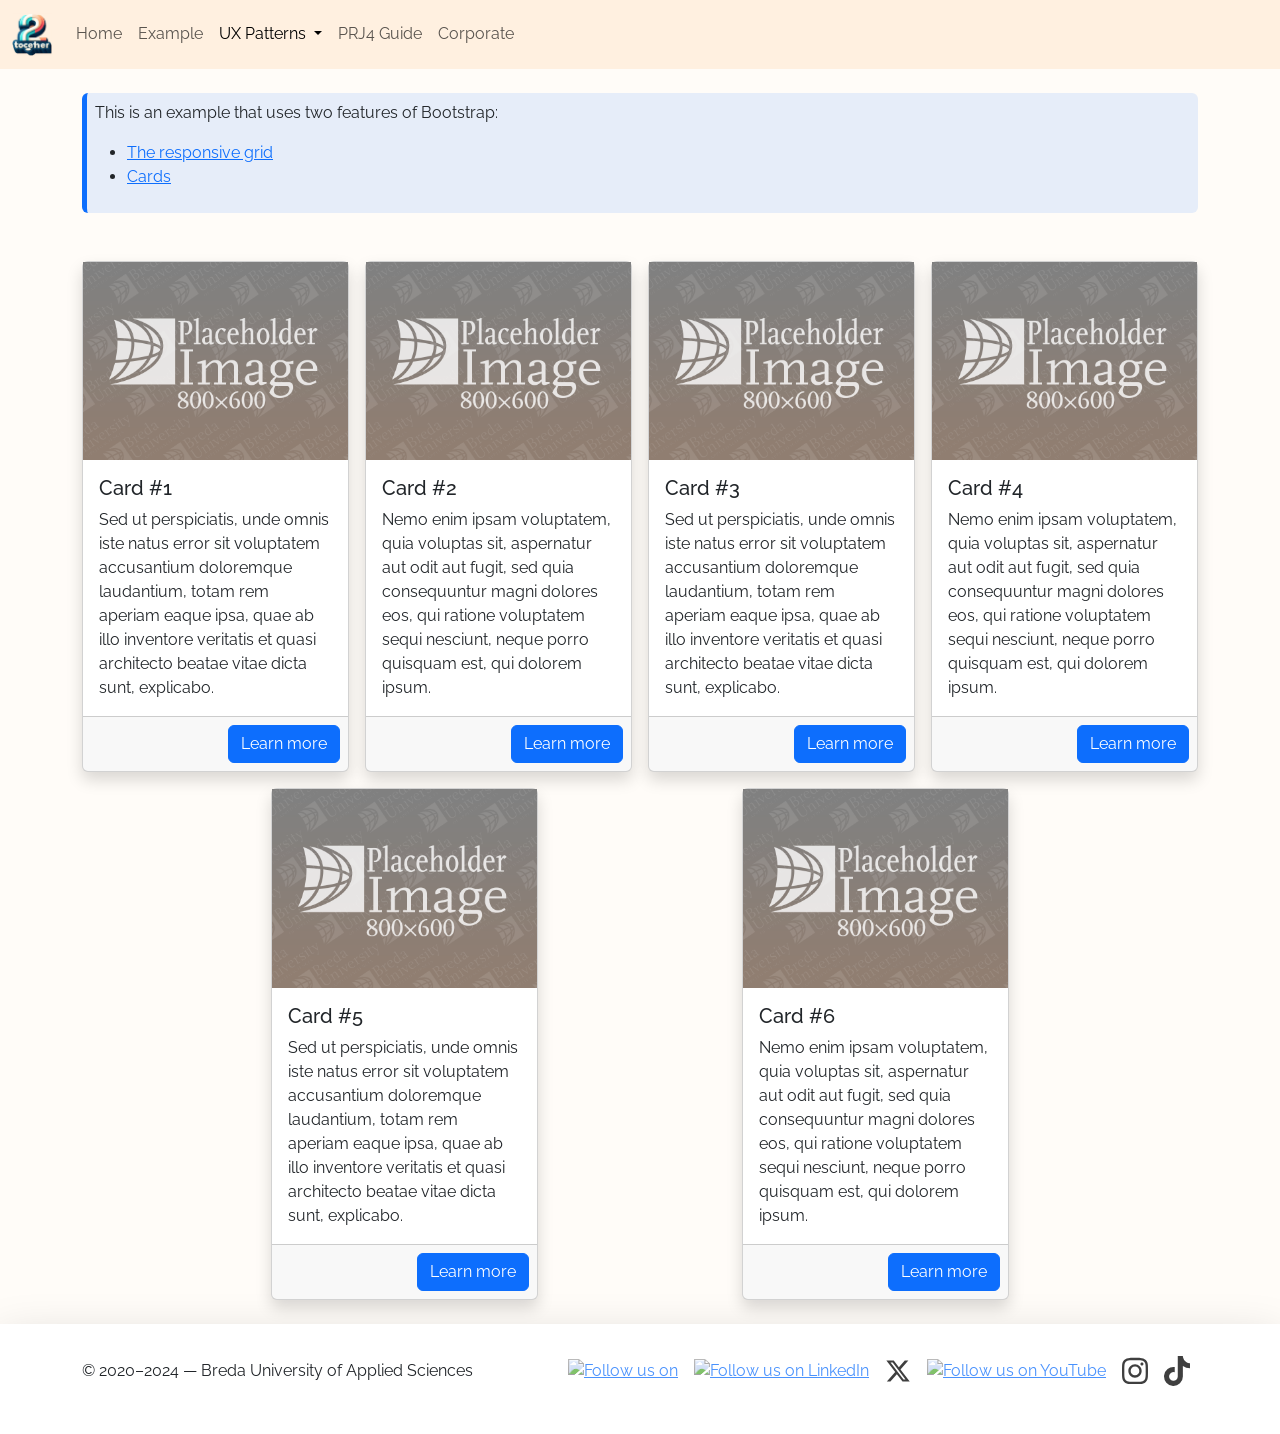
==== cards.html @ 164c3cc1 "Initial commit" ====
<!doctype html>
<html lang="en" class="h-100">
  <head>
    <meta charset="utf-8">
    <meta name="viewport" content="width=device-width, initial-scale=1">

    <!-- Bootstrap CSS -->
    <link href="https://cdn.jsdelivr.net/npm/bootstrap@5.3.3/dist/css/bootstrap.min.css" rel="stylesheet" integrity="sha384-QWTKZyjpPEjISv5WaRU9OFeRpok6YctnYmDr5pNlyT2bRjXh0JMhjY6hW+ALEwIH" crossorigin="anonymous">

    <!-- Own Styles -->
    <link rel="stylesheet" href="css/styles.css">

    <!-- Bootstrap Javascript -->
    <script src="https://cdn.jsdelivr.net/npm/bootstrap@5.3.3/dist/js/bootstrap.bundle.min.js" integrity="sha384-YvpcrYf0tY3lHB60NNkmXc5s9fDVZLESaAA55NDzOxhy9GkcIdslK1eN7N6jIeHz" crossorigin="anonymous"></script>

    <title>PRJ4 Base Group Template &mdash; Cards UX</title>

    <!-- Google Analytics code goes just below here (check PRJ4 Guide for details) -->

    <!-- End of Google Analytics code -->
    
  </head>
  <body class="h-100 d-flex flex-column">

    <!-- Navigation bar, adapted from https://getbootstrap.com/docs/5.1/components/navbar/ -->
    <nav class="navbar navbar-expand-lg navbar-light">
      <div class="container-fluid">
        <a class="navbar-brand" href="#">
          <img src="images/2gether-transparent.png" width="40" alt="Breda University of Applied Sciences">
        </a>
        <button class="navbar-toggler" type="button" data-bs-toggle="collapse" data-bs-target="#navbarSupportedContent" aria-controls="navbarSupportedContent" aria-expanded="false" aria-label="Toggle navigation">
          <span class="navbar-toggler-icon"></span>
        </button>
        <div class="collapse navbar-collapse" id="navbarSupportedContent">
          <ul class="navbar-nav me-auto mb-2 mb-lg-0">
            <li class="nav-item">
              <a class="nav-link" href="index.html">Home</a>
            </li>
            <li class="nav-item">
              <a class="nav-link" href="example.html">Example</a>
            </li>
            <li class="nav-item dropdown">
              <a class="nav-link dropdown-toggle active" href="#" id="navbarDropdown" role="button" data-bs-toggle="dropdown" aria-expanded="false">
                UX Patterns
              </a>
              <ul class="dropdown-menu" aria-labelledby="navbarDropdown">
                <li><a class="dropdown-item" href="hero.html">Hero Section</a></li>
                <li><a class="dropdown-item" href="carousel.html">Carousel</a></li>
                <li><hr class="dropdown-divider"></li>
                <li><a class="dropdown-item" href="two-columns.html">Two-column Layout</a></li>
                <li><a class="dropdown-item active" aria-current="page" href="cards.html">Cards</a></li>
              </ul>
            </li>
            <li class="nav-item">
              <a class="nav-link" href="https://buas-media-interactive.github.io/prj4-guide/" target="_blank">PRJ4 Guide</a>
            </li>
            <li class="nav-item">
              <a class="nav-link" href="corporate.html">Corporate</a>
            </li>
          </ul>
        </div>
      </div>
    </nav>
    <!-- End of navigation bar -->

    <section class="container my-4">
      <div class="border-start border-primary border-5 p-2 bg-primary bg-opacity-10 rounded">
        <p>This is an example that uses two features of Bootstrap:</p>
        <ul>
          <li>
            <a href="https://getbootstrap.com/docs/5.1/layout/grid/" target="_blank">The responsive grid</a>
          </li>
          <li>
            <a href="https://getbootstrap.com/docs/5.1/components/card/" target="_blank">Cards</a>
          </li>
        </ul>
      </div>
    </section>

    <!-- A grid with cards
      Learn about grids at: https://getbootstrap.com/docs/5.1/layout/grid/
      Learn about cards at: https://getbootstrap.com/docs/5.1/components/card/
    -->
    <main class="container my-4">
      <div class="row g-3 justify-content-evenly">

        <!-- Card #1 -->
        <div class="col-sm-6 col-lg-4 col-xl-3">
          <div class="card shadow h-100">
            <img class="img-fluid" src="images/placeholder.png" alt="Placeholder Image">
            <div class="card-body">
              <h5 class="card-title">Card #1</h5>
              <p class="card-text">Sed ut perspiciatis, unde omnis iste natus error sit voluptatem accusantium doloremque laudantium, totam rem aperiam eaque ipsa, quae ab illo inventore veritatis et quasi architecto beatae vitae dicta sunt, explicabo.</p>
            </div>
            <div class="card-footer p-2 text-end">
              <a href="#" class="btn btn-primary">Learn more</a>
            </div>
          </div>
        </div>

        <!-- Card #2 -->
        <div class="col-sm-6 col-lg-4 col-xl-3">
          <div class="card shadow h-100">
            <img class="img-fluid" src="images/placeholder.png" alt="Placeholder Image">
            <div class="card-body">
              <h5 class="card-title">Card #2</h5>
              <p class="card-text">Nemo enim ipsam voluptatem, quia voluptas sit, aspernatur aut odit aut fugit, sed quia consequuntur magni dolores eos, qui ratione voluptatem sequi nesciunt, neque porro quisquam est, qui dolorem ipsum.</p>
            </div>
            <div class="card-footer p-2 text-end">
              <a href="#" class="btn btn-primary">Learn more</a>
            </div>
          </div>
        </div>

        <!-- Card #3 -->
        <div class="col-sm-6 col-lg-4 col-xl-3">
          <div class="card shadow h-100">
            <img class="img-fluid" src="images/placeholder.png" alt="Placeholder Image">
            <div class="card-body">
              <h5 class="card-title">Card #3</h5>
              <p class="card-text">Sed ut perspiciatis, unde omnis iste natus error sit voluptatem accusantium doloremque laudantium, totam rem aperiam eaque ipsa, quae ab illo inventore veritatis et quasi architecto beatae vitae dicta sunt, explicabo.</p>
            </div>
            <div class="card-footer p-2 text-end">
              <a href="#" class="btn btn-primary">Learn more</a>
            </div>
          </div>
        </div>

        <!-- Card #4 -->
        <div class="col-sm-6 col-lg-4 col-xl-3">
          <div class="card shadow h-100">
            <img class="img-fluid" src="images/placeholder.png" alt="Placeholder Image">
            <div class="card-body">
              <h5 class="card-title">Card #4</h5>
              <p class="card-text">Nemo enim ipsam voluptatem, quia voluptas sit, aspernatur aut odit aut fugit, sed quia consequuntur magni dolores eos, qui ratione voluptatem sequi nesciunt, neque porro quisquam est, qui dolorem ipsum.</p>
            </div>
            <div class="card-footer p-2 text-end">
              <a href="#" class="btn btn-primary">Learn more</a>
            </div>
          </div>
        </div>

        <!-- Card #5 -->
        <div class="col-sm-6 col-lg-4 col-xl-3">
          <div class="card shadow h-100">
            <img class="img-fluid" src="images/placeholder.png" alt="Placeholder Image">
            <div class="card-body">
              <h5 class="card-title">Card #5</h5>
              <p class="card-text">Sed ut perspiciatis, unde omnis iste natus error sit voluptatem accusantium doloremque laudantium, totam rem aperiam eaque ipsa, quae ab illo inventore veritatis et quasi architecto beatae vitae dicta sunt, explicabo.</p>
            </div>
            <div class="card-footer p-2 text-end">
              <a href="#" class="btn btn-primary">Learn more</a>
            </div>
          </div>
        </div>

        <!-- Card #6 -->
        <div class="col-sm-6 col-lg-4 col-xl-3">
          <div class="card shadow h-100">
            <img class="img-fluid" src="images/placeholder.png" alt="Placeholder Image">
            <div class="card-body">
              <h5 class="card-title">Card #6</h5>
              <p class="card-text">Nemo enim ipsam voluptatem, quia voluptas sit, aspernatur aut odit aut fugit, sed quia consequuntur magni dolores eos, qui ratione voluptatem sequi nesciunt, neque porro quisquam est, qui dolorem ipsum.</p>
            </div>
            <div class="card-footer p-2 text-end">
              <a href="#" class="btn btn-primary">Learn more</a>
            </div>
          </div>
        </div>

        <!-- That was the last card -->

      </div>
    </main>
    <!-- End of the grid with cards -->

    <!-- A footer with socials -->
    <footer class="shadow-lg mt-auto py-4 bg-body">
      <div class="container d-flex justify-content-between align-items-center">
        <p>
          © 2020&ndash;2024 &mdash; Breda University of Applied Sciences
        </p>
        <ul class="list-unstyled d-flex align-items-center opacity-75">
          <li>
            <a href="https://www.facebook.com/bredauniversityas" target="_blank">
              <img class="m-2" src="images/facebook.svg" alt="Follow us on" width="26">
            </a>
          </li>
          <li>
            <a href="https://www.linkedin.com/school/bredauniversityas/" target="_blank">
              <img class="m-2" src="images/linkedin.svg" alt="Follow us on LinkedIn" width="26">
            </a>
          </li>
          <li>
            <a href="https://twitter.com/bredauas" target="_blank">
              <img class="m-2" src="images/twitter.svg" alt="Follow us on Twitter" width="26">
            </a>
          </li>
          <li>
            <a href="https://www.youtube.com/BredaUniversityofAppliedSciences" target="_blank">
              <img class="m-2" src="images/youtube.svg" alt="Follow us on YouTube" width="26">
            </a>
          </li>
          <li>
            <a href="https://www.instagram.com/bredauniversityas/" target="_blank">
              <img class="m-2" src="images/instagram.svg" alt="Follow us on Instagram" width="26">
            </a>
          </li>
          <li>
            <a href="https://www.tiktok.com/@bredauniversityas" target="_blank">
              <img class="m-2" src="images/tiktok.svg" alt="Follow us on TikTok" width="26">
            </a>
          </li>
        </ul>
      </div>
    </footer>
    <!-- End of the footer -->

  </body>
</html>
---- css/styles.css ----
/* Importing a Google Font */

@import url('https://fonts.googleapis.com/css2?family=Raleway:ital,wght@0,200;0,400;0,700;1,200;1,400;1,700&display=swap');

/* Changing the main font and background colour */

body {
	font-family: Raleway, sans-serif;
	background-color: #fffcf8;
}

/* Changing the background colour for the header */

header {
	background-color: #000060;
}

/* Changing the background color for the navigation bar */

.navbar {
	background-color: #fff0e0;
}

/* Effect on social media buttons */

footer a:hover {
	opacity: .5;
}

/* Corporate navbar */

#navbar-corporate a.active {
	color: #800000;
	font-weight: bold;
}

/* Hero Section shadow */

.white-shadow {
	text-shadow: -.01em -.01em .01em white,
		.02em .02em .02em white,
		0 0 .2em white,
		0 0 .5em white;
}
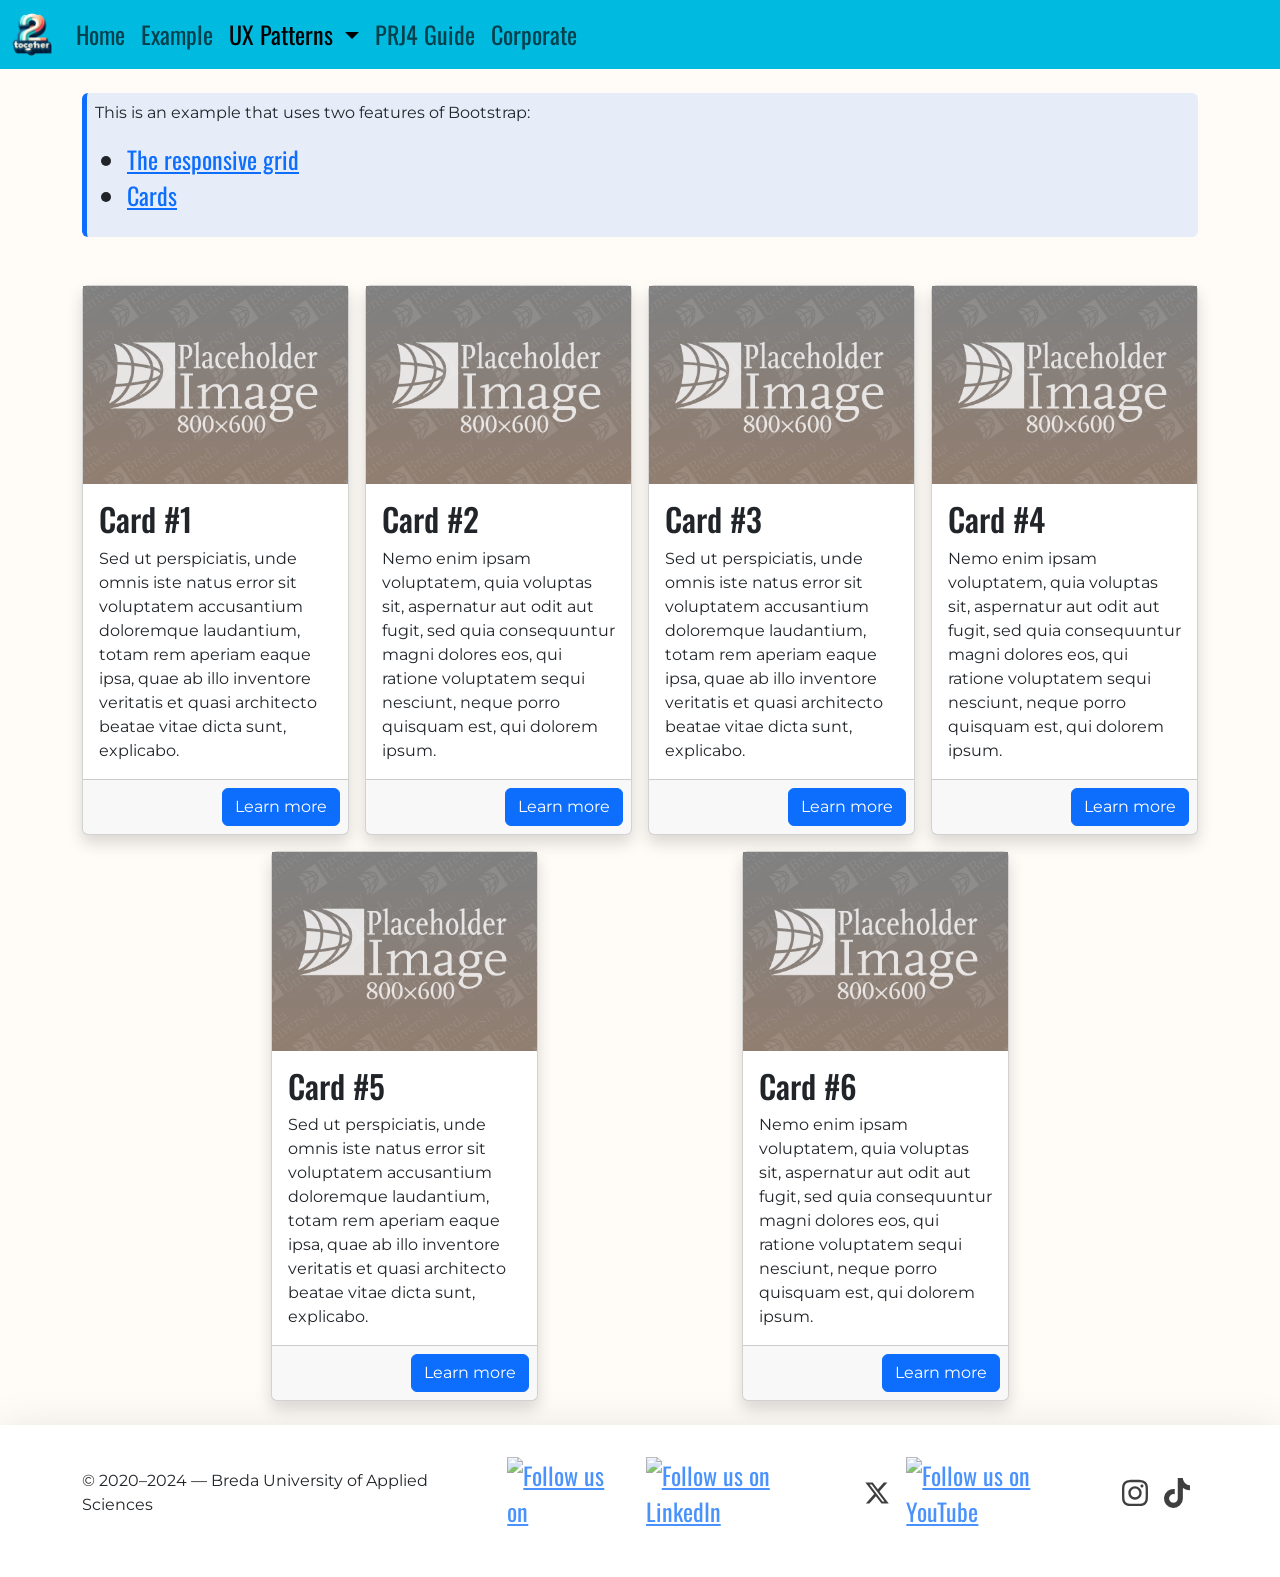
==== commit 0dd15f8d: "Overall update 1.1 Added the Google Analytics HTML header code to ALL the pages" ====
--- a/cards.html
+++ b/cards.html
@@ -16,7 +16,14 @@
     <title>PRJ4 Base Group Template &mdash; Cards UX</title>
 
     <!-- Google Analytics code goes just below here (check PRJ4 Guide for details) -->
-
+    <script async src="https://www.googletagmanager.com/gtag/js?id=G-BSL5G8TY0Z"></script>
+    <script>
+      window.dataLayer = window.dataLayer || [];
+      function gtag(){dataLayer.push(arguments);}
+      gtag('js', new Date());
+
+      gtag('config', 'G-BSL5G8TY0Z');
+    </script>
     <!-- End of Google Analytics code -->
     
   </head>
--- a/css/styles.css
+++ b/css/styles.css
@@ -2,23 +2,62 @@
 
 @import url('https://fonts.googleapis.com/css2?family=Raleway:ital,wght@0,200;0,400;0,700;1,200;1,400;1,700&display=swap');
 
+@import url('https://fonts.googleapis.com/css2?family=Bungee&family=Bungee+Inline&family=Montserrat:ital,wght@0,100..900;1,100..900&family=Oswald:wght@200..700&display=swap');
+
+/* Google Fonts */
+
+.bungee-regular {
+	font-family: "Bungee", sans-serif;
+	font-weight: 400;
+	font-style: normal;
+  }
+
+  .bungee-inline-regular {
+	font-family: "Bungee Inline", sans-serif;
+	font-weight: 400;
+	font-style: normal;
+  }
+
+  				/* font-weight for oswald can range from 200 to 700 */
+.oswald-regular {
+	font-family: "Oswald", sans-serif;
+	font-optical-sizing: auto;
+	font-weight: 200;
+	font-style: normal;
+  }
+
+  .oswald-light {
+	font-family: "Oswald", sans-serif;
+	font-optical-sizing: auto;
+	font-weight: 200;
+	font-style: normal;
+  }
+  
+  					/* font-weight for montserrat can range from 100 to 900 */
+.montserrat-regular {
+	font-family: "Montserrat", sans-serif;
+	font-optical-sizing: auto;
+	font-weight: 200;
+	font-style: normal;
+  }
+
 /* Changing the main font and background colour */
 
 body {
-	font-family: Raleway, sans-serif;
+	font-family: Montserrat, sans-serif;
 	background-color: #fffcf8;
 }
 
 /* Changing the background colour for the header */
 
 header {
-	background-color: #000060;
+	background-color: #00BAE0 ;
 }
 
 /* Changing the background color for the navigation bar */
 
 .navbar {
-	background-color: #fff0e0;
+	background-color: #00BAE0;
 }
 
 /* Effect on social media buttons */
@@ -42,3 +81,18 @@
 		0 0 .2em white,
 		0 0 .5em white;
 }
+
+h1 {
+	font-family: Bungee, sans-serif;
+	font-size: 2.5em;
+}
+
+h5 {
+	font-family: Oswald, sans-serif;
+	font-size: 2em;
+}
+
+li {
+	font-family: Oswald, sans-serif;
+	font-size: 1.5em;
+}
